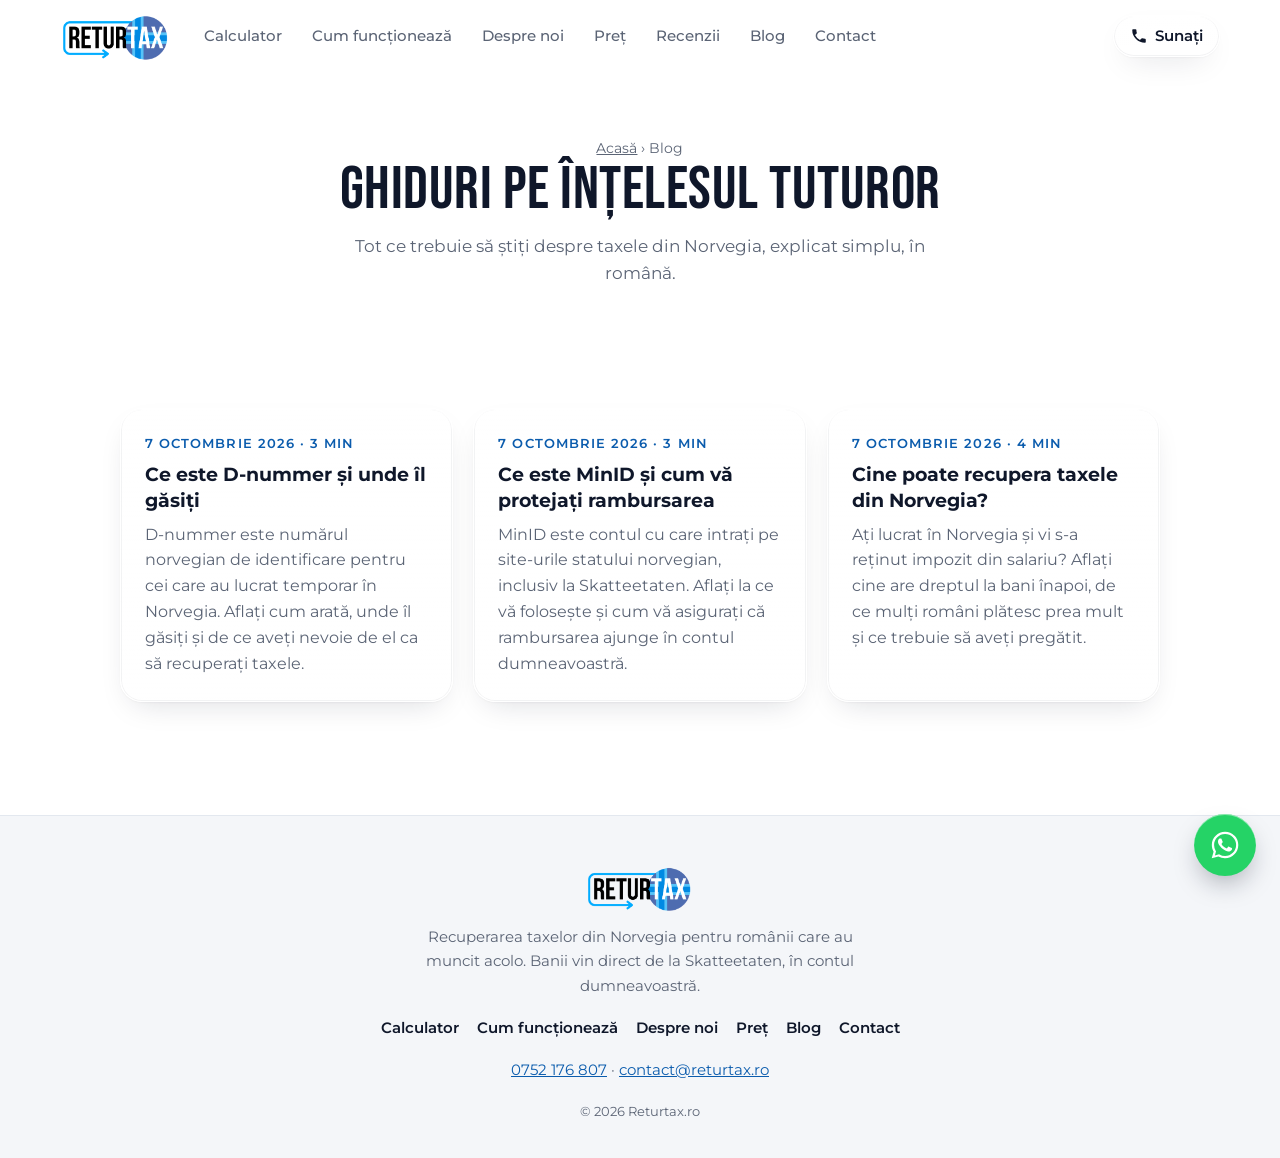
==== blog/index.html @ e38d5b73 "Transparența, pusă în evidență: panou închis cu cele două drumuri ale banilor - La unii intermediari" ====
<!doctype html>
<html lang="ro">
<head>
  <meta charset="utf-8">
  <meta name="viewport" content="width=device-width, initial-scale=1, viewport-fit=cover">
  <title>Blog — recuperarea taxelor din Norvegia | Returtax</title>
  <meta name="description" content="Ghiduri pe înțelesul tuturor despre recuperarea taxelor din Norvegia: D-nummer, MinID, Skatteetaten și cum să nu fiți păcălit.">
  <link rel="canonical" href="https://returtax.ro/blog/">
  <meta name="robots" content="index, follow, max-image-preview:large">
  <meta name="theme-color" content="#ffffff">
  <meta property="og:type" content="website">
  <meta property="og:locale" content="ro_RO">
  <meta property="og:site_name" content="Returtax">
  <meta property="og:title" content="Blog — recuperarea taxelor din Norvegia | Returtax">
  <meta property="og:description" content="Ghiduri pe înțelesul tuturor despre recuperarea taxelor din Norvegia: D-nummer, MinID, Skatteetaten și cum să nu fiți păcălit.">
  <meta property="og:url" content="https://returtax.ro/blog/">
  <meta property="og:image" content="https://returtax.ro/assets/og-image.png">
  <meta name="twitter:card" content="summary_large_image">
  <link rel="icon" type="image/png" href="/assets/icon.png">
  <link rel="apple-touch-icon" href="/assets/icon.png">
  <link rel="preconnect" href="https://fonts.googleapis.com">
  <link rel="preconnect" href="https://fonts.gstatic.com" crossorigin>
  <link href="https://fonts.googleapis.com/css2?family=Bebas+Neue&family=Montserrat:wght@400;500;600;700&display=swap" rel="stylesheet">
  <link rel="stylesheet" href="/css/style.css?v=20261009174756">
  <script type="application/ld+json">
{
  "@context": "https://schema.org",
  "@graph": [
    {
      "@type": "Blog",
      "name": "Blogul Returtax",
      "url": "https://returtax.ro/blog/",
      "inLanguage": "ro-RO",
      "publisher": {
        "@type": "Organization",
        "name": "Returtax",
        "url": "https://returtax.ro/",
        "logo": "https://returtax.ro/assets/logo.png"
      },
      "blogPost": [
        {
          "@type": "BlogPosting",
          "headline": "Ce este D-nummer și unde îl găsiți",
          "url": "https://returtax.ro/blog/ce-este-d-nummer/",
          "datePublished": "2026-10-07"
        },
        {
          "@type": "BlogPosting",
          "headline": "Ce este MinID și cum vă protejați rambursarea",
          "url": "https://returtax.ro/blog/ce-este-minid/",
          "datePublished": "2026-10-07"
        },
        {
          "@type": "BlogPosting",
          "headline": "Cine poate recupera taxele din Norvegia?",
          "url": "https://returtax.ro/blog/cine-poate-recupera-taxele-din-norvegia/",
          "datePublished": "2026-10-07"
        }
      ]
    },
    {
      "@type": "BreadcrumbList",
      "itemListElement": [
        {
          "@type": "ListItem",
          "position": 1,
          "name": "Acasă",
          "item": "https://returtax.ro/"
        },
        {
          "@type": "ListItem",
          "position": 2,
          "name": "Blog",
          "item": "https://returtax.ro/blog/"
        }
      ]
    }
  ]
}
  </script>
</head>
<body>
  <a class="skip-link" href="#continut">Sari la conținut</a>
  <header class="topbar">
    <div class="topbar-inner">
      <a href="/" class="brand" aria-label="Returtax — pagina principală">
        <img src="/assets/logo.png" alt="Returtax" width="740" height="380">
      </a>
      <nav class="nav" aria-label="Meniu principal">
        <a href="/#calculator">Calculator</a>
        <a href="/#cum-functioneaza">Cum funcționează</a>
        <a href="/#despre">Despre noi</a>
        <a href="/#pret">Preț</a>
        <a href="/#recenzii">Recenzii</a>
        <a href="/blog/">Blog</a>
        <a href="/#contact">Contact</a>
      </nav>
      <a class="call" href="tel:+40752176807" aria-label="Sunați-ne: 0752 176 807">
        <svg aria-hidden="true" viewBox="0 0 24 24" width="18" height="18"><path fill="currentColor" d="M6.6 10.8a15.1 15.1 0 0 0 6.6 6.6l2.2-2.2c.3-.3.7-.4 1-.2 1.1.4 2.3.6 3.6.6.6 0 1 .4 1 1V20c0 .6-.4 1-1 1A17 17 0 0 1 3 4c0-.6.4-1 1-1h3.5c.6 0 1 .4 1 1 0 1.3.2 2.5.6 3.6.1.3 0 .7-.2 1l-2.3 2.2z"/></svg>
        <span>Sunați</span>
      </a>
      <button type="button" class="menu-btn" aria-expanded="false" aria-controls="mobile-menu" aria-label="Deschide meniul">
        <span></span><span></span><span></span>
      </button>
    </div>
    <nav id="mobile-menu" class="mobile-menu" aria-label="Meniu" hidden>
      <a href="/#calculator">Calculator</a>
      <a href="/#cum-functioneaza">Cum funcționează</a>
      <a href="/#despre">Despre noi</a>
      <a href="/#pret">Preț</a>
      <a href="/#recenzii">Recenzii</a>
      <a href="/blog/">Blog</a>
      <a href="/#contact">Contact</a>
      <a class="btn btn-dark" href="tel:+40752176807">Sunați: 0752 176 807</a>
    </nav>
  </header>

  <main id="continut">
    <header class="page-hero">
      <p class="breadcrumbs"><a href="/">Acasă</a> › Blog</p>
      <h1>Ghiduri pe înțelesul tuturor</h1>
      <p>Tot ce trebuie să știți despre taxele din Norvegia, explicat simplu, în română.</p>
    </header>
    <section class="section">
      <ul class="posts">
        <li class="post-card">
          <a href="/blog/ce-este-d-nummer/">
            <p class="post-meta">7 octombrie 2026 · 3 min</p>
            <h2 class="h3">Ce este D-nummer și unde îl găsiți</h2>
            <p>D-nummer este numărul norvegian de identificare pentru cei care au lucrat temporar în Norvegia. Aflați cum arată, unde îl găsiți și de ce aveți nevoie de el ca să recuperați taxele.</p>
          </a>
        </li>
        <li class="post-card">
          <a href="/blog/ce-este-minid/">
            <p class="post-meta">7 octombrie 2026 · 3 min</p>
            <h2 class="h3">Ce este MinID și cum vă protejați rambursarea</h2>
            <p>MinID este contul cu care intrați pe site-urile statului norvegian, inclusiv la Skatteetaten. Aflați la ce vă folosește și cum vă asigurați că rambursarea ajunge în contul dumneavoastră.</p>
          </a>
        </li>
        <li class="post-card">
          <a href="/blog/cine-poate-recupera-taxele-din-norvegia/">
            <p class="post-meta">7 octombrie 2026 · 4 min</p>
            <h2 class="h3">Cine poate recupera taxele din Norvegia?</h2>
            <p>Ați lucrat în Norvegia și vi s-a reținut impozit din salariu? Aflați cine are dreptul la bani înapoi, de ce mulți români plătesc prea mult și ce trebuie să aveți pregătit.</p>
          </a>
        </li>
      </ul>
    </section>
  </main>

  <footer class="site-footer">
    <div class="footer-inner">
      <div class="footer-brand">
        <img src="/assets/logo.png" alt="Returtax" width="740" height="380" class="footer-logo">
        <p>Recuperarea taxelor din Norvegia pentru românii care au muncit acolo. Banii vin direct de la Skatteetaten, în contul dumneavoastră.</p>
      </div>
      <nav class="footer-nav" aria-label="Linkuri subsol">
        <a href="/#calculator">Calculator</a>
        <a href="/#cum-functioneaza">Cum funcționează</a>
        <a href="/#despre">Despre noi</a>
        <a href="/#pret">Preț</a>
        <a href="/blog/">Blog</a>
        <a href="/#contact">Contact</a>
      </nav>
      <p class="footer-contact"><a href="tel:+40752176807">0752 176 807</a> · <a href="mailto:contact@returtax.ro">contact@returtax.ro</a></p>
      <p class="copy"><a href="/admin/" class="copy-link" rel="nofollow">©</a> <span class="year">2026</span> Returtax.ro</p>
    </div>
  </footer>

  <script src="/js/site.js?v=20261009174756"></script>
</body>
</html>
---- css/style.css ----
/* Returtax — mobile-first.
   Antet fix sus (.topbar) cu meniu.
   Ecranul 1 (.screen): chat cu Marcel în stil ChatGPT, cât tot ecranul.
   Dedesubt (.info): site-ul propriu-zis — pași, despre noi, preț, calculator, recenzii, întrebări, blog, contact.
   După primul mesaj (body.chatting): titlul dispare, conversația ocupă primul ecran. */

:root {
  --blue: #00a8ff;
  --blue-deep: #0b5cad;
  --navy: #4c6cb0;
  --ink: #0f172a;
  --muted: #5b6475;
  --line: #e3e8ef;
  --soft: #f4f6f9;
  --sky: #eef4fb;

  --header-h: 64px;

  /* Liquid glass — neutru: alb translucid, reflex fin pe margine, umbră discretă */
  --glass-bg: linear-gradient(180deg, rgba(255, 255, 255, .82), rgba(255, 255, 255, .58));
  --glass-edge: rgba(255, 255, 255, .9);
  --glass-shadow:
    inset 0 1px 0 rgba(255, 255, 255, 1),
    inset 0 0 0 1px rgba(15, 23, 42, .05),
    0 1px 2px rgba(15, 23, 42, .04),
    0 12px 32px -14px rgba(15, 23, 42, .18);
  --glass-blur: blur(20px) saturate(160%);
  --glass-dark-bg: linear-gradient(180deg, rgba(30, 41, 59, .94), rgba(15, 23, 42, .97));
  --glass-dark-shadow:
    inset 0 1px 0 rgba(255, 255, 255, .14),
    inset 0 0 0 1px rgba(255, 255, 255, .05),
    0 14px 34px -14px rgba(15, 23, 42, .5);
  --head: "Bebas Neue", "Arial Narrow", sans-serif;
  --body: "Montserrat", system-ui, Arial, sans-serif;
}

*, *::before, *::after { box-sizing: border-box; }

html { font-size: 16px; -webkit-text-size-adjust: 100%; scroll-behavior: smooth; scroll-padding-top: var(--header-h); }

body {
  margin: 0;
  font-family: var(--body);
  line-height: 1.6;
  color: var(--ink);
  background: #fff;
  -webkit-font-smoothing: antialiased;
  -webkit-tap-highlight-color: transparent;
}

img { max-width: 100%; height: auto; display: block; }
a { color: var(--blue-deep); }
:focus-visible { outline: 3px solid var(--blue); outline-offset: 2px; border-radius: 8px; }

.visually-hidden {
  position: absolute !important; width: 1px; height: 1px;
  overflow: hidden; clip: rect(0 0 0 0); white-space: nowrap;
}
.skip-link {
  position: absolute; left: 12px; top: -80px; z-index: 50;
  padding: 10px 16px; border-radius: 10px; background: var(--ink); color: #fff; font-weight: 600;
}
.skip-link:focus { top: 12px; }

/* =========================================================
   BUTOANE
   ========================================================= */
.btn {
  display: inline-flex; align-items: center; justify-content: center; gap: 8px;
  min-height: 52px; padding: 0 24px; border-radius: 999px; border: 0; cursor: pointer;
  font: 600 1rem/1.2 var(--body); text-decoration: none; text-align: center;
  transition: background .15s, border-color .15s, color .15s;
}
.btn-primary { background: #fff; color: var(--ink); }
.btn-primary:hover { background: #e9eef5; }
.btn-dark { background: var(--ink); color: #fff; }
.btn-dark:hover { background: #1e293b; }
.btn-outline { color: var(--ink); border: 1px solid #cfd6e0; background: #fff; }
.btn-outline:hover { border-color: var(--ink); }

/* =========================================================
   ANTET + MENIU
   ========================================================= */
.topbar {
  position: sticky; top: 0; z-index: 30;
  border-bottom: 1px solid transparent;
  transition: border-color .2s;
}
.topbar::before {
  content: ""; position: absolute; inset: 0; z-index: -1;
  background: rgba(255, 255, 255, .85);
  -webkit-backdrop-filter: saturate(180%) blur(16px);
  backdrop-filter: saturate(180%) blur(16px);
}
.topbar.scrolled { border-bottom-color: var(--line); }
.topbar-inner {
  display: flex; align-items: center; gap: 10px;
  height: var(--header-h); padding: 0 14px;
  max-width: 1200px; margin-inline: auto;
}
.brand { margin-right: auto; }
.brand img { width: 96px; }

.nav { display: none; }
.nav a {
  padding: 8px 4px; color: var(--muted); text-decoration: none;
  font-weight: 500; font-size: .9rem; white-space: nowrap;
}
.nav a:hover { color: var(--ink); }

.call {
  display: inline-flex; align-items: center; justify-content: center; gap: 7px;
  height: 42px; padding: 0 14px; border-radius: 999px;
  font: 600 .88rem/1 var(--body); color: var(--ink); text-decoration: none;
  border: 1px solid var(--line); background: #fff;
  transition: background .15s;
}
.call:hover { background: var(--soft); }

.menu-btn {
  display: grid; place-content: center; gap: 5px;
  width: 44px; height: 44px; border: 0; border-radius: 12px; background: transparent; cursor: pointer;
}
.menu-btn span { display: block; width: 22px; height: 2px; border-radius: 2px; background: var(--ink); transition: transform .2s, opacity .2s; }
.menu-btn[aria-expanded="true"] span:nth-child(1) { transform: translateY(7px) rotate(45deg); }
.menu-btn[aria-expanded="true"] span:nth-child(2) { opacity: 0; }
.menu-btn[aria-expanded="true"] span:nth-child(3) { transform: translateY(-7px) rotate(-45deg); }

.mobile-menu {
  position: absolute; left: 0; right: 0; top: 100%;
  display: flex; flex-direction: column;
  padding: 8px 16px 20px;
  max-height: calc(100dvh - var(--header-h)); overflow-y: auto;
  background: rgba(255, 255, 255, .78);
  -webkit-backdrop-filter: saturate(180%) blur(24px);
  backdrop-filter: saturate(180%) blur(24px);
  border-bottom: 1px solid rgba(255, 255, 255, .9);
  box-shadow: inset 0 1px 0 rgba(255, 255, 255, .9), 0 24px 48px -16px rgba(15, 23, 42, .3);
  animation: drop .2s ease-out;
}
.mobile-menu[hidden] { display: none; }
.mobile-menu a:not(.btn) {
  padding: 14px 4px; border-bottom: 1px solid var(--line);
  font-size: 1.1rem; font-weight: 600; color: var(--ink); text-decoration: none;
}
.mobile-menu .btn { margin-top: 16px; }

/* =========================================================
   ECRANUL 1 — CHAT CU MARCEL
   ========================================================= */
.screen {
  position: relative;
  height: calc(100vh - var(--header-h));
  height: calc(100dvh - var(--header-h));
  display: flex; flex-direction: column;
}

.app {
  flex: 1 1 auto; min-height: 0;
  width: calc(100% - 24px); max-width: 780px; margin-inline: auto;
  display: flex; flex-direction: column; justify-content: center;
  padding-bottom: 9vh;
}

.intro { text-align: center; margin-bottom: 20px; }
.hero-bot { width: 168px; margin: 0 auto 10px; }
.hero-bot .bot { animation: bob 3.2s ease-in-out infinite; }
.intro h1 {
  font-family: var(--head); font-weight: 400;
  font-size: 2.6rem; line-height: 1; letter-spacing: .5px;
  margin: 0 0 16px;
}
.intro p { margin: 0 auto; max-width: 30em; color: var(--muted); font-size: 1rem; }

/* Sublinierea albastră, în stilul săgeții din logo */
.underline { position: relative; display: inline-block; white-space: nowrap; }
.underline svg {
  position: absolute; left: -2%; bottom: -.22em;
  width: 104%; height: .34em; overflow: visible;
}

/* „Norvegia?” colorat ca steagul Norvegiei (roșu, cruce albă și albastră), cu un strat închis deasupra */
.flag-text {
  color: #ba0c2f;
  background:
    linear-gradient(rgba(15, 23, 42, .45), rgba(15, 23, 42, .45)), /* strat închis peste steag */
    linear-gradient(90deg, transparent 31.8%, #00205b 31.8% 40.9%, transparent 40.9%),
    linear-gradient(180deg, transparent 44%, #00205b 44% 58%, transparent 58%),
    linear-gradient(90deg, transparent 27.3%, #f2f4f8 27.3% 45.4%, transparent 45.4%),
    linear-gradient(180deg, transparent 37%, #f2f4f8 37% 65%, transparent 65%),
    #ba0c2f;
  -webkit-background-clip: text;
  background-clip: text;
  -webkit-text-fill-color: transparent;
}

.chat-log { display: none; }

/* Pe ecranul de start, sugestiile stau sub căsuța de scris */
.quick-replies { order: 5; justify-content: center; margin-top: 14px; }
.note { order: 6; }

.scroll-hint {
  position: absolute; left: 50%; bottom: calc(56px + env(safe-area-inset-bottom)); /* deasupra valului */
  transform: translateX(-50%);
  display: inline-flex; flex-direction: column; align-items: center;
  font-size: .78rem; font-weight: 600; color: var(--muted); text-decoration: none; z-index: 2;
}
.scroll-hint svg { animation: nudge 1.8s ease-in-out infinite; }
/* Cât timp omul scrie (tastatura deschisă) sau pe ecrane joase, indicatorul se ascunde */
.app:focus-within + .scroll-hint { display: none; }
@media (max-height: 640px) { .scroll-hint { display: none; } }

/* ---------- Starea „conversație” ---------- */
body.chatting .app { justify-content: flex-start; padding-bottom: 0; }
body.chatting .screen { padding-bottom: 48px; } /* valul calculatorului începe aici */
body.chatting .intro,
body.chatting .scroll-hint { display: none; }
body.chatting .chat-log { display: flex; }
body.chatting .quick-replies { order: 0; justify-content: flex-start; margin-top: 0; padding-bottom: 10px; }
body.chatting .note { order: 0; }
@media (max-width: 639px) { body.chatting .note { display: none; } body.chatting .composer { margin-bottom: max(10px, env(safe-area-inset-bottom)); } }

.chat-log {
  flex: 1 1 auto; min-height: 0; overflow-y: auto;
  list-style: none; margin: 0; padding: 16px 2px 24px;
  flex-direction: column; gap: 22px;
  scrollbar-width: thin;
  -webkit-mask-image: linear-gradient(to bottom, transparent 0, #000 16px, #000 calc(100% - 20px), transparent 100%);
  mask-image: linear-gradient(to bottom, transparent 0, #000 16px, #000 calc(100% - 20px), transparent 100%);
}

.msg { display: flex; gap: 8px; animation: rise .25s ease-out; }
.msg-bot { align-items: flex-start; }
.msg-user { justify-content: flex-end; }
.msg-bot + .msg-bot { margin-top: -12px; }
/* Marcel apare o singură dată, la începutul fiecărui răspuns */
.msg-bot + .msg-bot .avatar { visibility: hidden; }

.bubble { font-size: 1rem; line-height: 1.6; min-width: 0; }
.bubble p { margin: 0 0 .5em; }
.bubble p:last-child { margin: 0; }
.bubble ul { margin: .3em 0 .4em; padding-left: 1.2em; }
/* Ca în ChatGPT: răspunsurile ca text simplu, mesajele omului în bulă gri, în dreapta */
.msg-bot .bubble { padding: 4px 0 0; flex: 1; }
.msg-user .bubble {
  max-width: 85%; padding: 10px 16px;
  background: #eef1f5; color: var(--ink); border-radius: 22px;
}

.typing .bubble { display: flex; gap: 5px; padding: 14px 0; flex: 0; }
.typing i { width: 7px; height: 7px; border-radius: 50%; background: #94a3b8; animation: dots 1.2s infinite; }
.typing i:nth-child(2) { animation-delay: .15s; }
.typing i:nth-child(3) { animation-delay: .3s; }

/* ---------- Marcel (asistentul) ---------- */
.bot { display: block; width: 100%; height: auto; overflow: visible; }
.msg .avatar { flex: 0 0 44px; width: 44px; margin: 0 4px 4px 0; }
.bot .eye, .bot .mouth, .bot .smile { transform-box: fill-box; transform-origin: center; }
.bot .pupil { transition: transform .2s ease-out; }
.bot .mouth, .bot .waves { opacity: 0; }

.bot.live .eye { animation: blink 4.5s infinite; }
.bot.listening .pupil { transform: translate(-8px, 14px); }
.bot.talking .smile { opacity: 0; }
.bot.talking .mouth { opacity: 1; animation: talk .22s ease-in-out infinite alternate; }
.bot.talking .waves { opacity: 1; }
.bot.talking .wave { animation: wave 1s ease-out infinite; }
.bot.talking .w2 { animation-delay: .25s; }

@keyframes blink { 0%, 93%, 100% { transform: scaleY(1); } 96% { transform: scaleY(.1); } }
@keyframes talk { from { transform: scaleY(.3); } to { transform: scaleY(1.1); } }
@keyframes wave { 0% { opacity: 0; } 40% { opacity: 1; } 100% { opacity: 0; } }
@keyframes bob { 0%, 100% { transform: translateY(0) rotate(0); } 50% { transform: translateY(-5px) rotate(-2deg); } }
@keyframes nudge { 0%, 100% { transform: translateY(0); } 50% { transform: translateY(4px); } }
@keyframes dots { 0%, 80%, 100% { opacity: .3; } 40% { opacity: 1; } }
@keyframes rise { from { opacity: 0; transform: translateY(6px); } to { opacity: 1; transform: none; } }
@keyframes drop { from { opacity: 0; transform: translateY(-8px); } to { opacity: 1; transform: none; } }

/* ---------- Butoane de contact (în mesajele lui Marcel și în secțiunea de contact) ---------- */
.msg-actions, .contact-actions { display: flex; flex-wrap: wrap; gap: 8px; margin-top: 12px; }
.contact-actions .btn { min-height: 44px; padding: 0 18px; font-size: .92rem; }
.msg-actions .btn {
  min-height: 40px; padding: 0 16px 0 12px; gap: 7px;
  font: 600 .88rem/1 var(--body); color: var(--ink);
  background: #fff; border: 1px solid #d3dae4; box-shadow: 0 1px 2px rgba(15, 23, 42, .06);
}
.msg-actions .btn:hover { background: var(--soft); border-color: #b8c3d1; }
.msg-actions .btn svg { width: 18px; height: 18px; color: var(--ink); }
.msg-actions .is-wa svg { color: #1fae56; }
.bubble a[href^="tel:"]:not(.btn) { color: var(--blue-deep); font-weight: 600; white-space: nowrap; }

/* ---------- Formularul Da / Nu din chat ---------- */
.msg-form { display: block; animation: rise .25s ease-out; }
.yesno {
  display: grid; gap: 4px; max-width: 520px; padding: 10px 14px 14px;
  border-radius: 20px; border-top-left-radius: 6px;
}
.yesno-row {
  display: flex; align-items: center; justify-content: space-between; gap: 12px;
  padding: 8px 0; border-bottom: 1px solid var(--line);
}
.yesno-q { font-size: .95rem; line-height: 1.4; }
.yesno-btns { display: flex; gap: 6px; flex: 0 0 auto; }
.yesno-btns button {
  min-width: 56px; min-height: 44px; padding: 0 14px; border-radius: 999px; cursor: pointer;
  font: 600 .95rem/1 var(--body); color: var(--ink);
  background: #fff; border: 1px solid #cfd6e0;
  transition: background .15s, color .15s, border-color .15s;
}
.yesno-btns button:hover { border-color: var(--ink); }
.yesno-btns button[aria-pressed="true"] { background: var(--ink); color: #fff; border-color: var(--ink); }
.yesno-send { margin-top: 10px; min-height: 48px; }
.yesno-send:disabled { opacity: .35; cursor: default; filter: none; }

/* ---------- Sugestii ---------- */
.quick-replies { display: flex; flex-wrap: wrap; gap: 6px; }
.quick-replies:empty { display: none; }
.chip {
  min-height: 36px; padding: 7px 11px;
  font: 500 .78rem/1.3 var(--body); color: var(--ink); white-space: nowrap;
  background: #fff; border: 1px solid var(--line); border-radius: 999px; cursor: pointer;
  transition: background .15s, border-color .15s;
  animation: rise .25s ease-out;
}
.chip:hover { background: var(--soft); border-color: #cfd6e0; }

/* ---------- Căsuța de scris ---------- */
/* Un singur rând: textul, microfonul și butonul de trimitere pe aceeași linie */
.composer {
  flex: 0 0 auto;
  display: flex; flex-wrap: nowrap; align-items: flex-end; gap: 2px;
  padding: 5px 5px 5px 14px;
  background: #fff; border: 1px solid var(--line); border-radius: 26px;
  box-shadow: 0 2px 6px rgba(15, 23, 42, .04), 0 12px 32px -12px rgba(15, 23, 42, .12);
  transition: border-color .15s;
}
.composer:focus-within { border-color: #c4d3e6; }
.composer textarea {
  flex: 1 1 auto; min-width: 0; min-height: 40px; max-height: 160px; resize: none;
  padding: 9px 0; border: 0; outline: 0; background: transparent;
  font: 500 16px/1.4 var(--body); /* 16px: iOS nu mai face zoom la focus */
  color: var(--ink);
}
.composer textarea::placeholder {
  color: #8b95a7; white-space: nowrap; overflow: hidden; text-overflow: ellipsis;
  font-size: clamp(10.8px, 3.02vw, 16px); /* încape pe un rând și pe telefoanele înguste */
}
.composer-actions { display: flex; gap: 2px; flex: 0 0 auto; }
.icon-btn {
  display: grid; place-items: center; flex: 0 0 40px;
  width: 40px; height: 40px; border: 0; border-radius: 50%; cursor: pointer;
  transition: background .15s;
}
.icon-btn.mic { background: transparent; color: var(--muted); }
.icon-btn.mic:hover { background: var(--soft); color: var(--ink); }
.icon-btn.mic[aria-pressed="true"] { background: #ef4444; color: #fff; animation: pulse 1.4s infinite; }
.icon-btn.send { background: var(--ink); color: #fff; }
@keyframes pulse { 0% { box-shadow: 0 0 0 0 rgba(239, 68, 68, .45); } 100% { box-shadow: 0 0 0 12px rgba(239, 68, 68, 0); } }

.note {
  margin: 10px 0 max(10px, env(safe-area-inset-bottom)); text-align: center;
  font-size: .74rem; line-height: 1.5; color: #8b95a7;
}
.note strong { color: var(--blue-deep); font-weight: 600; }

/* =========================================================
   SECȚIUNI
   ========================================================= */
.section { padding: 64px 20px; }
.section > * { max-width: 1040px; margin-inline: auto; }
.section-soft { position: relative; background: var(--soft); }

/* Tranziții în formă de val între secțiunile albe și cele gri */
.section-soft::before, .section-soft::after {
  content: ""; position: absolute; left: 0; right: 0; height: 48px; pointer-events: none;
  background-repeat: no-repeat; background-size: 100% 100%;
}
.section-soft::before { top: -47px; background-image: url("data:image/svg+xml,%3Csvg xmlns='http://www.w3.org/2000/svg' viewBox='0 0 1440 48' preserveAspectRatio='none'%3E%3Cpath fill='%23f4f6f9' d='M0 48V30C180 6 360 0 540 14S900 46 1080 34 1320 6 1440 18V48Z'/%3E%3C/svg%3E"); }
.section-soft::after { bottom: -47px; background-image: url("data:image/svg+xml,%3Csvg xmlns='http://www.w3.org/2000/svg' viewBox='0 0 1440 48' preserveAspectRatio='none'%3E%3Cpath fill='%23f4f6f9' d='M0 0V18C200 42 400 48 620 32S1000 2 1200 12 1380 34 1440 28V0Z'/%3E%3C/svg%3E"); z-index: 1; }
/* Ultima secțiune gri se lipește de subsol (tot gri), deci fără val dedesubt */
.info > .section-soft:last-child::after { display: none; }

.kicker {
  margin: 0 auto 6px; text-align: center;
  font-size: .78rem; font-weight: 700; letter-spacing: .12em; text-transform: uppercase;
  color: var(--blue-deep);
}
.section h2 {
  margin: 0 auto 32px; text-align: center;
  font-family: var(--head); font-weight: 400; font-size: 2.6rem; line-height: 1; letter-spacing: .5px;
}
.section-lead { max-width: 34em; margin: -18px auto 28px; text-align: center; color: var(--muted); }
.center { text-align: center; margin-top: 28px; }

/* Pași */
.steps { list-style: none; padding: 0; display: grid; gap: 14px; }
.steps li { padding: 24px; border-radius: 22px; background: var(--soft); }
.step-num { font-family: var(--head); font-size: 2.4rem; line-height: 1; color: var(--blue); }
.steps h3, .perks h3 { margin: 10px 0 6px; font-size: 1.1rem; line-height: 1.3; }
.steps p, .perks p { margin: 0; color: var(--muted); font-size: .95rem; }

/* De ce primiți bani înapoi */
.why-grid { display: grid; gap: 28px; align-items: center; }
.why-list { list-style: none; margin: 0; padding: 0; display: grid; gap: 22px; }
.why-list li { display: flex; gap: 16px; align-items: flex-start; }
.why-icon {
  flex: 0 0 48px; height: 48px; display: grid; place-items: center;
  border-radius: 16px; background: var(--sky); color: var(--blue-deep);
}
.why-list h3 { margin: 2px 0 4px; font-size: 1.08rem; line-height: 1.3; }
.why-list p { margin: 0; color: var(--muted); font-size: .95rem; line-height: 1.6; }

.why-example { margin: 0; padding: 24px 22px; border-radius: 26px; }
.why-example figcaption { display: grid; gap: 2px; margin-bottom: 20px; }
.why-example-tag {
  justify-self: start; margin-bottom: 6px; padding: 4px 10px; border-radius: 999px;
  font-size: .72rem; font-weight: 700; letter-spacing: .06em; text-transform: uppercase;
  background: var(--sky); color: var(--blue-deep);
}
.why-example figcaption strong { font-size: 1.1rem; }
.muted-small { font-size: .85rem; color: var(--muted); }
.bar-row { margin-bottom: 16px; }
.bar-label { display: flex; justify-content: space-between; gap: 12px; margin-bottom: 6px; font-size: .9rem; }
.bar-label span { color: var(--muted); }
.bar-label strong { white-space: nowrap; }
.bar { height: 14px; border-radius: 999px; background: #e9edf3; overflow: hidden; }
.bar-fill { display: block; height: 100%; border-radius: inherit; }
.bar-paid { background: #9aa6b8; }
.bar-due { background: var(--blue-deep); }
.why-result {
  display: grid; gap: 2px; margin-top: 22px; padding: 16px 18px; border-radius: 18px;
  background: var(--ink); color: #fff;
}
.why-result span { font-size: .8rem; font-weight: 600; color: #c3cad6; text-transform: uppercase; letter-spacing: .06em; }
.why-result strong { font-family: var(--head); font-weight: 400; font-size: 2.6rem; line-height: 1; color: var(--blue); letter-spacing: .5px; }
.why-result em { font-style: normal; font-size: .9rem; color: #c3cad6; }
.why-example-note { margin: 14px 0 0; font-size: .78rem; color: var(--muted); line-height: 1.5; }

/* Despre noi */
.story { display: grid; gap: 22px; }
.story-text p { margin: 0 0 14px; font-size: 1.05rem; line-height: 1.7; }
.story-text p:last-child { margin-bottom: 0; }
.story-compare { display: grid; grid-template-columns: 1fr 1fr; gap: 12px; align-content: start; }
.compare-card { padding: 20px 16px; border-radius: 20px; background: #fff; border: 1px solid var(--line); }
.compare-card p { margin: 0; }
.compare-num { font-family: var(--head); font-size: 2.4rem; line-height: 1; color: #9aa3b2; text-decoration: line-through; text-decoration-thickness: 3px; }
.compare-label { margin-top: 8px !important; font-size: .85rem; color: var(--muted); line-height: 1.45; }
.compare-card-good { background: var(--ink); border-color: var(--ink); }
.compare-card-good .compare-num { color: var(--blue); text-decoration: none; }
.compare-card-good .compare-label { color: #c3cad6; }

/* Transparență: panoul închis, cu cele două drumuri ale banilor */
.transparency {
  margin-top: 36px; padding: 26px 20px; border-radius: 28px; color: #fff;
  background:
    radial-gradient(120% 140% at 100% 0%, rgba(0, 168, 255, .22), transparent 55%),
    var(--glass-dark-bg);
  box-shadow: var(--glass-dark-shadow), 0 30px 60px -30px rgba(11, 92, 173, .55);
}
.transparency-head { display: flex; align-items: center; gap: 14px; margin-bottom: 22px; }
.shield {
  flex: 0 0 56px; height: 56px; display: grid; place-items: center; border-radius: 18px;
  background: rgba(0, 168, 255, .16); color: var(--blue);
  box-shadow: inset 0 0 0 1px rgba(0, 168, 255, .35);
}
.transparency-kicker { margin: 0 0 2px; font-size: .75rem; font-weight: 700; letter-spacing: .12em; text-transform: uppercase; color: var(--blue); }
.transparency h3 { margin: 0; font-family: var(--head); font-weight: 400; font-size: 2.1rem; line-height: 1; letter-spacing: .5px; }

.paths { display: grid; gap: 12px; }
.path { padding: 18px; border-radius: 20px; }
.path p { margin: 10px 0 0; font-size: .92rem; line-height: 1.6; }
.path-title { margin: 0 !important; font-weight: 700; font-size: .95rem !important; display: flex; gap: 8px; align-items: center; }
.path-bad { background: rgba(255, 255, 255, .04); box-shadow: inset 0 0 0 1px rgba(255, 255, 255, .08); color: #aab3c2; }
.path-bad .path-title span { color: #f87171; }
.path-bad strong { color: #e2e8f0; }
.path-good { background: rgba(0, 168, 255, .1); box-shadow: inset 0 0 0 1.5px rgba(0, 168, 255, .55); color: #e2e8f0; }
.path-good .path-title { color: #fff; }
.path-good .path-title span { color: var(--blue); }
.path-good strong { color: #fff; }

.flow { display: flex; flex-wrap: wrap; align-items: center; gap: 6px; margin-top: 12px; }
.flow-step { padding: 6px 12px; border-radius: 999px; font-size: .82rem; font-weight: 600; background: rgba(255, 255, 255, .08); color: #e2e8f0; }
.path-bad .flow-step { color: #aab3c2; }
.flow-you { background: var(--blue); color: var(--ink); }
.flow-arrow { flex: 0 0 auto; opacity: .6; }

.promises { list-style: none; margin: 20px 0 0; padding: 18px 0 0; border-top: 1px solid rgba(255, 255, 255, .1); display: grid; gap: 10px; }
.promises li { display: flex; gap: 10px; align-items: center; font-weight: 600; font-size: .95rem; }
.promises span {
  flex: 0 0 24px; height: 24px; display: grid; place-items: center; border-radius: 50%;
  background: var(--blue); color: var(--ink); font-size: .75rem; font-weight: 800;
}

/* Preț */
.pricing { display: grid; grid-template-columns: 1fr 1fr; gap: 12px; max-width: 760px; }
.price-card {
  padding: 22px 16px; border-radius: 22px; text-align: center;
  background: var(--soft); border: 1px solid var(--line);
}
.price-card p { margin: 0; }
.price-when { font-size: .85rem; font-weight: 600; color: var(--muted); line-height: 1.35; }
.price-amount {
  margin: 6px 0 8px !important;
  font-family: var(--head); font-size: 3.6rem; line-height: 1; color: var(--blue-deep);
}
.price-desc { font-size: .85rem; color: var(--muted); line-height: 1.45; }
.price-card-dark { background: var(--ink); border-color: var(--ink); }
.price-card-dark .price-when, .price-card-dark .price-desc { color: #c3cad6; }
.price-card-dark .price-amount { color: #fff; }
.pricing-note { max-width: 34em; margin: 22px auto 0; text-align: center; color: var(--muted); font-size: .95rem; }

/* Calculator */
.calc { display: grid; gap: 16px; }
.calc-fields { display: grid; gap: 18px; padding: 22px; border-radius: 22px; background: #fff; border: 1px solid var(--line); }
.field { display: grid; gap: 6px; margin: 0; border: 0; padding: 0; min-width: 0; }
.field > label, .field legend { font-weight: 600; font-size: .95rem; }
.field legend { padding: 0; margin-bottom: 4px; }
.field input[type="text"], .field input[type="tel"], .field input[type="email"], .field input[type="number"],
.field select, .field textarea {
  width: 100%; min-height: 50px; padding: 12px 14px;
  font: 500 16px/1.4 var(--body); color: var(--ink);
  background: #fff; border: 1px solid #cfd6e0; border-radius: 14px;
}
.field textarea { resize: vertical; }
.field input:focus, .field select:focus, .field textarea:focus { outline: 0; border-color: var(--blue-deep); box-shadow: 0 0 0 4px rgba(0, 168, 255, .12); }
.input-group { display: flex; gap: 8px; }
.input-group input { flex: 1; min-width: 0; }
.input-group select { flex: 0 0 96px; width: 96px; }
.field input[type="range"] {
  width: 100%; height: 44px; margin: 0; background: transparent; cursor: pointer;
  -webkit-appearance: none; appearance: none;
  touch-action: none; /* tragerea pe bară nu mai derulează pagina */
}
.field input[type="range"]::-webkit-slider-runnable-track { height: 8px; border-radius: 999px; background: #dfe5ee; }
.field input[type="range"]::-moz-range-track { height: 8px; border-radius: 999px; background: #dfe5ee; }
.field input[type="range"]::-webkit-slider-thumb {
  -webkit-appearance: none; width: 30px; height: 30px; margin-top: -11px; border-radius: 50%;
  background: var(--blue-deep); border: 4px solid #fff; box-shadow: 0 2px 8px rgba(15, 23, 42, .3);
}
.field input[type="range"]::-moz-range-thumb {
  width: 22px; height: 22px; border-radius: 50%;
  background: var(--blue-deep); border: 4px solid #fff; box-shadow: 0 2px 8px rgba(15, 23, 42, .3);
}
.field output { font-weight: 700; color: var(--blue-deep); margin-left: 6px; }
.checks label { display: flex; gap: 12px; align-items: flex-start; padding: 8px 0; font-size: .95rem; cursor: pointer; }
.checks input { width: 22px; height: 22px; flex: 0 0 22px; margin: 1px 0 0; accent-color: var(--blue-deep); }

.calc-result {
  padding: 26px 22px; border-radius: 22px; background: var(--ink); color: #fff; text-align: center;
  display: flex; flex-direction: column; justify-content: center;
}
.calc-label { margin: 0; font-size: .85rem; font-weight: 600; color: #c3cad6; }
.calc-range { margin: 6px 0 16px; font-family: var(--head); font-size: 3rem; line-height: 1; color: var(--blue); }
.calc-lines { margin: 0 0 20px; padding: 14px 0; border-block: 1px solid rgba(255, 255, 255, .12); display: grid; gap: 8px; }
.calc-lines div { display: flex; justify-content: space-between; gap: 12px; font-size: .92rem; text-align: left; }
.calc-lines dt { color: #c3cad6; }
.calc-lines dd { margin: 0; font-weight: 700; white-space: nowrap; }
.calc-disclaimer { margin: 14px 0 0; font-size: .75rem; color: #8b95a7; line-height: 1.5; }

/* Avantaje */
.perks { list-style: none; padding: 0; display: grid; gap: 14px; }
.perks li {
  display: flex; gap: 16px; align-items: flex-start;
  padding: 22px; border-radius: 22px; background: #fff; border: 1px solid var(--line);
}
.perks h3 { margin-top: 2px; }
.perk-icon {
  flex: 0 0 48px; height: 48px; display: grid; place-items: center;
  border-radius: 14px; background: var(--sky); color: var(--blue-deep);
  font-size: 1.2rem; font-weight: 700;
}

/* Recenzii */
.reviews { list-style: none; padding: 0; display: grid; gap: 14px; }
.review { padding: 24px; border-radius: 22px; background: #fff; border: 1px solid var(--line); display: flex; flex-direction: column; }
.stars { margin: 0 0 10px; color: #f5b301; letter-spacing: 2px; font-size: 1.05rem; }
.review blockquote { margin: 0 0 16px; font-size: 1rem; line-height: 1.65; flex: 1; }
.review-author { margin: 0; font-weight: 700; }
.review-author span { font-weight: 500; color: var(--muted); }

/* Întrebări */
.faq { max-width: 760px; }
.faq details { border-bottom: 1px solid var(--line); }
.faq summary {
  list-style: none; cursor: pointer; position: relative;
  padding: 18px 36px 18px 0; font-weight: 600; font-size: 1.02rem;
}
.faq summary::-webkit-details-marker { display: none; }
.faq summary::after {
  content: "+"; position: absolute; right: 4px; top: 50%; transform: translateY(-50%);
  font-size: 1.6rem; font-weight: 400; color: var(--blue-deep); transition: transform .2s;
}
.faq details[open] summary::after { transform: translateY(-50%) rotate(45deg); }
.faq details p { margin: 0 0 18px; color: var(--muted); }

/* Blog — carduri */
.posts { list-style: none; padding: 0; display: grid; gap: 14px; }
.post-card a {
  display: block; height: 100%; padding: 24px; border-radius: 22px;
  background: #fff; border: 1px solid var(--line); color: inherit; text-decoration: none;
  transition: border-color .15s, transform .15s;
}
.post-card a:hover { border-color: var(--blue-deep); transform: translateY(-2px); }
.post-meta { margin: 0 0 8px; font-size: .78rem; font-weight: 600; color: var(--blue-deep); text-transform: uppercase; letter-spacing: .08em; }
.post-card h3, .section .post-card h2 { margin: 0 0 8px; font-family: var(--body); font-size: 1.12rem; font-weight: 700; line-height: 1.35; letter-spacing: 0; text-align: left; }
.post-card p:last-child { margin: 0; color: var(--muted); font-size: .95rem; }

/* Contact */
.contact { display: grid; gap: 24px; }
.contact-info > p { margin: 0 0 16px; font-size: 1.05rem; }
.contact-info ul { list-style: none; margin: 0; padding: 0; display: grid; gap: 12px; }
.contact-info li { display: grid; gap: 2px; font-weight: 600; }
.contact-info li span { font-size: .78rem; font-weight: 600; color: var(--muted); text-transform: uppercase; letter-spacing: .08em; }
.contact-form { display: grid; gap: 16px; padding: 22px; border-radius: 22px; background: #fff; border: 1px solid var(--line); }
.opt { font-weight: 500; color: var(--muted); }
.consent { display: flex; gap: 12px; align-items: flex-start; font-size: .9rem; color: var(--muted); cursor: pointer; }
.consent input { width: 22px; height: 22px; flex: 0 0 22px; margin: 0; accent-color: var(--blue-deep); }
.hp { position: absolute; left: -9999px; width: 1px; height: 1px; overflow: hidden; }
.form-status { margin: 0; font-weight: 600; }
.form-status:empty { display: none; }
.form-status.ok { color: #15803d; }
.form-status.err { color: #b91c1c; }

/* Pop-up (calculator) */
.modal {
  width: min(460px, calc(100% - 24px)); max-height: calc(100dvh - 24px);
  padding: 30px 22px 24px; border: 0; border-radius: 26px;
  background: #fff; color: var(--ink);
  box-shadow: 0 30px 80px -20px rgba(15, 23, 42, .45);
}
.modal[open] { animation: pop .22s ease-out; }
.modal::backdrop { background: rgba(15, 23, 42, .55); -webkit-backdrop-filter: blur(4px); backdrop-filter: blur(4px); }
.modal .kicker { text-align: left; margin: 0 0 4px; }
.modal h2 { margin: 0 0 10px; font-family: var(--head); font-weight: 400; font-size: 2.4rem; line-height: 1; letter-spacing: .5px; }
.modal-lead { margin: 0 0 20px; color: var(--muted); font-size: .95rem; }
.modal-lead strong { color: var(--blue-deep); white-space: nowrap; }
.modal .lead-form { display: grid; gap: 14px; }
.modal-close {
  position: absolute; top: 12px; right: 12px;
  display: grid; place-items: center; width: 44px; height: 44px;
  border: 0; border-radius: 50%; background: var(--soft); color: var(--ink); cursor: pointer;
}
.modal-close:hover { background: var(--line); }
@keyframes pop { from { opacity: 0; transform: translateY(12px) scale(.98); } to { opacity: 1; transform: none; } }

/* =========================================================
   BLOG — PAGINI
   ========================================================= */
.page-hero { padding: 40px 20px 8px; text-align: center; }
.page-hero h1 {
  margin: 0 auto 12px; max-width: 18em;
  font-family: var(--head); font-weight: 400; font-size: 2.8rem; line-height: 1; letter-spacing: .5px;
}
.page-hero > p { margin: 0 auto; max-width: 34em; color: var(--muted); }
.breadcrumbs { margin: 0 0 14px; font-size: .82rem; color: var(--muted); }
.breadcrumbs a { color: var(--muted); }

.article { max-width: 720px; margin: 0 auto; padding: 24px 20px 64px; }
.article-meta { margin: 0 0 24px; text-align: center; font-size: .85rem; color: var(--muted); }
.article h2 { margin: 36px 0 12px; font-size: 1.4rem; line-height: 1.3; }
.article h3 { margin: 28px 0 8px; font-size: 1.15rem; }
.article p, .article li { font-size: 1.05rem; line-height: 1.75; }
.article ul, .article ol { padding-left: 1.3em; }
.tldr { margin: 0 0 28px; padding: 18px 20px; border-radius: 18px; background: var(--sky); }
.tldr p { margin: 0; }
.callout { margin: 28px 0; padding: 18px 20px; border-radius: 18px; background: var(--sky); border: 1px solid #d3e3f5; }
.callout p { margin: 0; }
.article-cta { margin-top: 40px; padding: 26px 22px; border-radius: 22px; background: var(--ink); color: #fff; text-align: center; }
.article-cta h2 { margin: 0 0 8px; color: #fff; }
.article-cta p { margin: 0 0 16px; color: #c3cad6; }

/* =========================================================
   SUBSOL
   ========================================================= */
.site-footer { padding: 44px 20px max(36px, env(safe-area-inset-bottom)); background: var(--soft); border-top: 1px solid var(--line); }
.footer-inner { max-width: 1040px; margin: 0 auto; display: grid; gap: 18px; justify-items: center; text-align: center; font-size: .9rem; color: var(--muted); }
.footer-inner p { margin: 0; }
.footer-brand { display: grid; gap: 10px; justify-items: center; max-width: 30em; }
.footer-logo { width: 110px; }
.footer-nav { display: flex; flex-wrap: wrap; justify-content: center; gap: 6px 18px; }
.footer-nav a { color: var(--ink); text-decoration: none; font-weight: 600; }
.copy { font-size: .78rem; }
.copy-link { color: inherit; text-decoration: none; cursor: default; } /* intrarea discretă în panoul de admin */

/* =========================================================
   CONTACT RAPID — pop-up „Sunați-ne” (calculator) și WhatsApp
   ========================================================= */
/* Verde WhatsApp, puțin mai închis ca textul alb să se citească bine */
.btn-wa { background: #1fae56; color: #fff; gap: 10px; }
.btn-wa:hover { background: #1a9a4c; }
.btn-wa svg { width: 22px; height: 22px; }

.call-modal { text-align: left; }
.call-number {
  display: block; margin: 4px 0 2px;
  font-family: var(--head); font-size: 3.2rem; line-height: 1; letter-spacing: 1px;
  color: var(--ink); text-decoration: none;
}
.call-number:hover { color: var(--blue-deep); }
.call-hours { margin: 0 0 22px; color: var(--muted); font-size: .9rem; }
.call-qr {
  display: grid; grid-template-columns: 148px 1fr; gap: 18px; align-items: center;
  padding-top: 20px; border-top: 1px solid var(--line);
}
.call-qr img { width: 148px; height: 148px; border-radius: 14px; background: #fff; padding: 6px; box-shadow: inset 0 0 0 1px var(--line); }
.call-qr p { margin: 0 0 8px; font-size: .9rem; color: var(--muted); }
.call-qr p strong { color: var(--ink); font-size: 1rem; }
.call-qr .btn { min-height: 44px; padding: 0 16px; font-size: .9rem; margin-top: 4px; }

/* Butonul plutitor */
.wa-fab {
  position: fixed; right: 16px; bottom: calc(16px + env(safe-area-inset-bottom)); z-index: 40;
  display: grid; place-items: center; width: 58px; height: 58px;
  border: 0; border-radius: 50%; cursor: pointer;
  background: #25d366; color: #fff;
  box-shadow: inset 0 1px 0 rgba(255, 255, 255, .45), 0 12px 28px -8px rgba(15, 23, 42, .4);
  transition: transform .2s;
}
.wa-fab:hover { transform: scale(1.06); }
.wa-fab.open { transform: rotate(-8deg) scale(.96); }

/* Pe telefon, în timpul conversației cu Marcel, butonul ar acoperi „Trimite” */
@media (max-width: 899px) {
  body.chatting .wa-fab { display: none; }
}

/* Fereastra WhatsApp */
.wa-panel {
  position: fixed; z-index: 41; right: 12px; left: 12px; bottom: calc(86px + env(safe-area-inset-bottom));
  display: flex; flex-direction: column;
  max-height: min(560px, calc(100dvh - 110px));
  border-radius: 24px; overflow: hidden;
  background: var(--glass-bg);
  border: 1px solid var(--glass-edge);
  box-shadow: var(--glass-shadow), 0 30px 70px -20px rgba(15, 23, 42, .4);
  -webkit-backdrop-filter: var(--glass-blur);
  backdrop-filter: var(--glass-blur);
  animation: pop .22s ease-out;
}
.wa-panel[hidden] { display: none; }
.wa-head {
  display: flex; align-items: center; gap: 12px; padding: 14px 14px 14px 16px;
  background: var(--glass-dark-bg); color: #fff;
  box-shadow: inset 0 -1px 0 rgba(255, 255, 255, .06);
}
.wa-team { display: flex; }
.wa-team img {
  width: 22px; height: 22px; border-radius: 50%; object-fit: cover;
  border: 1.5px solid #0f172a; background: #334155;
}
.wa-team img + img { margin-left: -7px; }
.wa-head-text { flex: 1; min-width: 0; }
.wa-title { margin: 0; font-weight: 700; font-size: .95rem; line-height: 1.3; }
.wa-sub { margin: 0; font-size: .75rem; color: #c3cad6; display: flex; align-items: center; gap: 6px; }
.wa-dot { width: 8px; height: 8px; border-radius: 50%; background: #25d366; box-shadow: 0 0 0 3px rgba(37, 211, 102, .2); }
.wa-close {
  display: grid; place-items: center; width: 40px; height: 40px; flex: 0 0 40px;
  border: 0; border-radius: 50%; background: rgba(255, 255, 255, .08); color: #fff; cursor: pointer;
}
.wa-close:hover { background: rgba(255, 255, 255, .16); }

.wa-body {
  flex: 1; min-height: 0; overflow-y: auto; overscroll-behavior: contain;
  padding: 16px; display: flex; flex-direction: column; gap: 10px;
}
.wa-msg { max-width: 88%; padding: 10px 14px; border-radius: 18px; font-size: .92rem; line-height: 1.5; animation: rise .25s ease-out; }
.wa-bot {
  align-self: flex-start; border-bottom-left-radius: 6px;
  background: rgba(255, 255, 255, .9); box-shadow: inset 0 0 0 1px rgba(15, 23, 42, .06);
}
.wa-user { align-self: flex-end; border-bottom-right-radius: 6px; background: var(--glass-dark-bg); color: #fff; }
.wa-choices { display: flex; flex-wrap: wrap; gap: 6px; }
.wa-name { display: flex; gap: 8px; }
.wa-name input {
  flex: 1; min-width: 0; min-height: 46px; padding: 10px 14px;
  font: 500 16px/1.4 var(--body); color: var(--ink);
  background: #fff; border: 1px solid #cfd6e0; border-radius: 14px;
}
.wa-name input:focus { outline: 0; border-color: var(--blue-deep); box-shadow: 0 0 0 4px rgba(0, 168, 255, .12); }
.wa-name .btn { min-height: 46px; padding: 0 18px; font-size: .9rem; }

.wa-search, .wa-found { display: flex; gap: 12px; align-items: flex-start; }
.wa-search p, .wa-found p { margin: 2px 0 0; font-size: .82rem; color: var(--muted); }
.wa-spinner {
  flex: 0 0 22px; width: 22px; height: 22px; margin-top: 1px; border-radius: 50%;
  border: 3px solid rgba(11, 92, 173, .18); border-top-color: var(--blue-deep);
  animation: spin .8s linear infinite;
}
.wa-avatar { position: relative; flex: 0 0 26px; margin-top: 2px; }
.wa-avatar img { width: 26px; height: 26px; border-radius: 50%; object-fit: cover; }
.wa-check {
  position: absolute; right: -4px; bottom: -4px;
  width: 13px; height: 13px; display: grid; place-items: center; border-radius: 50%;
  background: #25d366; color: #fff; font-size: .45rem; font-weight: 700; border: 1.5px solid #fff;
}
.wa-go { margin-top: 4px; animation: rise .25s ease-out; }
.wa-again {
  align-self: center; border: 0; background: none; cursor: pointer;
  font: 500 .82rem var(--body); color: var(--muted); text-decoration: underline; padding: 6px;
}
@keyframes spin { to { transform: rotate(360deg); } }

@media (min-width: 640px) {
  .wa-fab { right: 24px; bottom: 24px; width: 62px; height: 62px; }
  .wa-panel { left: auto; right: 24px; bottom: 98px; width: 380px; }
}

/* =========================================================
   LIQUID GLASS — aplicat uniform pe carduri, butoane și casete
   ========================================================= */
.glass, .call, .chip, .composer, .yesno, .why-example,
.steps li, .compare-card, .price-card, .calc-fields, .perks li, .review,
.post-card a, .contact-form, .modal, .modal-close, .tldr, .callout, .btn-outline {
  background: var(--glass-bg);
  border: 1px solid var(--glass-edge);
  box-shadow: var(--glass-shadow);
  -webkit-backdrop-filter: var(--glass-blur);
  backdrop-filter: var(--glass-blur);
}
.compare-card-good, .price-card-dark, .calc-result, .icon-btn.send, .btn-dark {
  background: var(--glass-dark-bg);
  border: 1px solid rgba(255, 255, 255, .06);
  box-shadow: var(--glass-dark-shadow);
}
.chip:hover, .call:hover, .modal-close:hover, .btn-outline:hover { background: rgba(255, 255, 255, .95); }
.post-card a:hover { border-color: var(--glass-edge); box-shadow: var(--glass-shadow), 0 18px 40px -16px rgba(15, 23, 42, .25); }
.composer {
  background: #fff; border: 1px solid #c3ccd8;
  box-shadow: 0 1px 2px rgba(15, 23, 42, .06), 0 8px 28px -8px rgba(15, 23, 42, .28);
}
.composer:focus-within { border-color: #9fb0c6; box-shadow: 0 1px 2px rgba(15, 23, 42, .06), 0 8px 28px -8px rgba(15, 23, 42, .28), 0 0 0 4px rgba(0, 168, 255, .12); }
.btn-dark:hover { background: var(--glass-dark-bg); filter: brightness(1.15); }
/* Pop-up-urile stau peste conținut: sticlă aproape opacă, ca textul să fie clar */
.modal, .wa-panel { background: linear-gradient(180deg, rgba(255, 255, 255, .97), rgba(255, 255, 255, .92)); }

/* =========================================================
   ECRANE MAI MARI
   ========================================================= */
@media (min-width: 640px) {
  :root { --header-h: 72px; }
  html { font-size: 17px; }
  .topbar-inner { padding: 0 20px; gap: 16px; }
  .brand img { width: 112px; }
  .call { padding: 0 16px; }
  .app { width: calc(100% - 32px); padding-bottom: 12vh; }
  .intro { margin-bottom: 26px; }
  .hero-bot { width: 210px; }
  .intro h1 { font-size: 4rem; }
  .intro p { font-size: 1.05rem; }
  .msg .avatar { flex-basis: 52px; width: 52px; }
  .msg-user .bubble { max-width: 75%; }
  .composer { padding: 8px 8px 8px 20px; border-radius: 28px; gap: 4px; }
  .composer textarea { min-height: 44px; padding: 11px 0; }
  .icon-btn { flex-basis: 44px; width: 44px; height: 44px; }
  .composer textarea::placeholder { font-size: 16px; }
  .quick-replies { gap: 8px; }
  .chip { min-height: 42px; padding: 9px 16px; font-size: .88rem; }

  .section { padding: 96px 32px; }
  .section h2 { font-size: 3.4rem; margin-bottom: 44px; }
  .section-lead { margin-top: -28px; margin-bottom: 40px; }
  .steps { grid-template-columns: repeat(3, 1fr); gap: 20px; }
  .steps li { padding: 30px; }
  .perks, .reviews { grid-template-columns: repeat(2, 1fr); gap: 20px; }
  .posts { grid-template-columns: repeat(3, 1fr); gap: 20px; }
  .pricing { gap: 20px; }
  .price-card { padding: 36px 28px; }
  .price-amount { font-size: 5rem; }
  .price-when, .price-desc { font-size: .95rem; }
  .compare-card { padding: 26px 22px; }
  .compare-num { font-size: 3rem; }
  .transparency { padding: 34px 36px; }
  .transparency h3 { font-size: 2.6rem; }
  .paths { grid-template-columns: 1fr 1fr; gap: 16px; }
  .path { padding: 22px; }
  .promises { grid-template-columns: repeat(3, auto); justify-content: start; gap: 12px 28px; }
  .page-hero { padding-top: 64px; }
  .page-hero h1 { font-size: 3.6rem; }
}

@media (min-width: 900px) {
  .story { grid-template-columns: 1.2fr 1fr; gap: 40px; align-items: center; }
  .why-grid { grid-template-columns: 1.1fr 1fr; gap: 48px; }
  .why-example { padding: 30px 30px; }
  .story-compare { grid-template-columns: 1fr; }
  .calc { grid-template-columns: 1.3fr 1fr; gap: 20px; }
  .calc-fields { padding: 30px; }
  .reviews { grid-template-columns: repeat(3, 1fr); }
  .contact { grid-template-columns: 1fr 1.3fr; gap: 40px; align-items: start; }
  .contact-form { padding: 30px; }
}

@media (min-width: 1080px) {
  .nav { display: flex; gap: 22px; margin-right: auto; }
  .brand { margin-right: 12px; }
  .menu-btn, .mobile-menu { display: none !important; }
}

@media (prefers-reduced-motion: reduce) {
  html { scroll-behavior: auto; }
  *, *::before, *::after { animation: none !important; transition: none !important; }
}
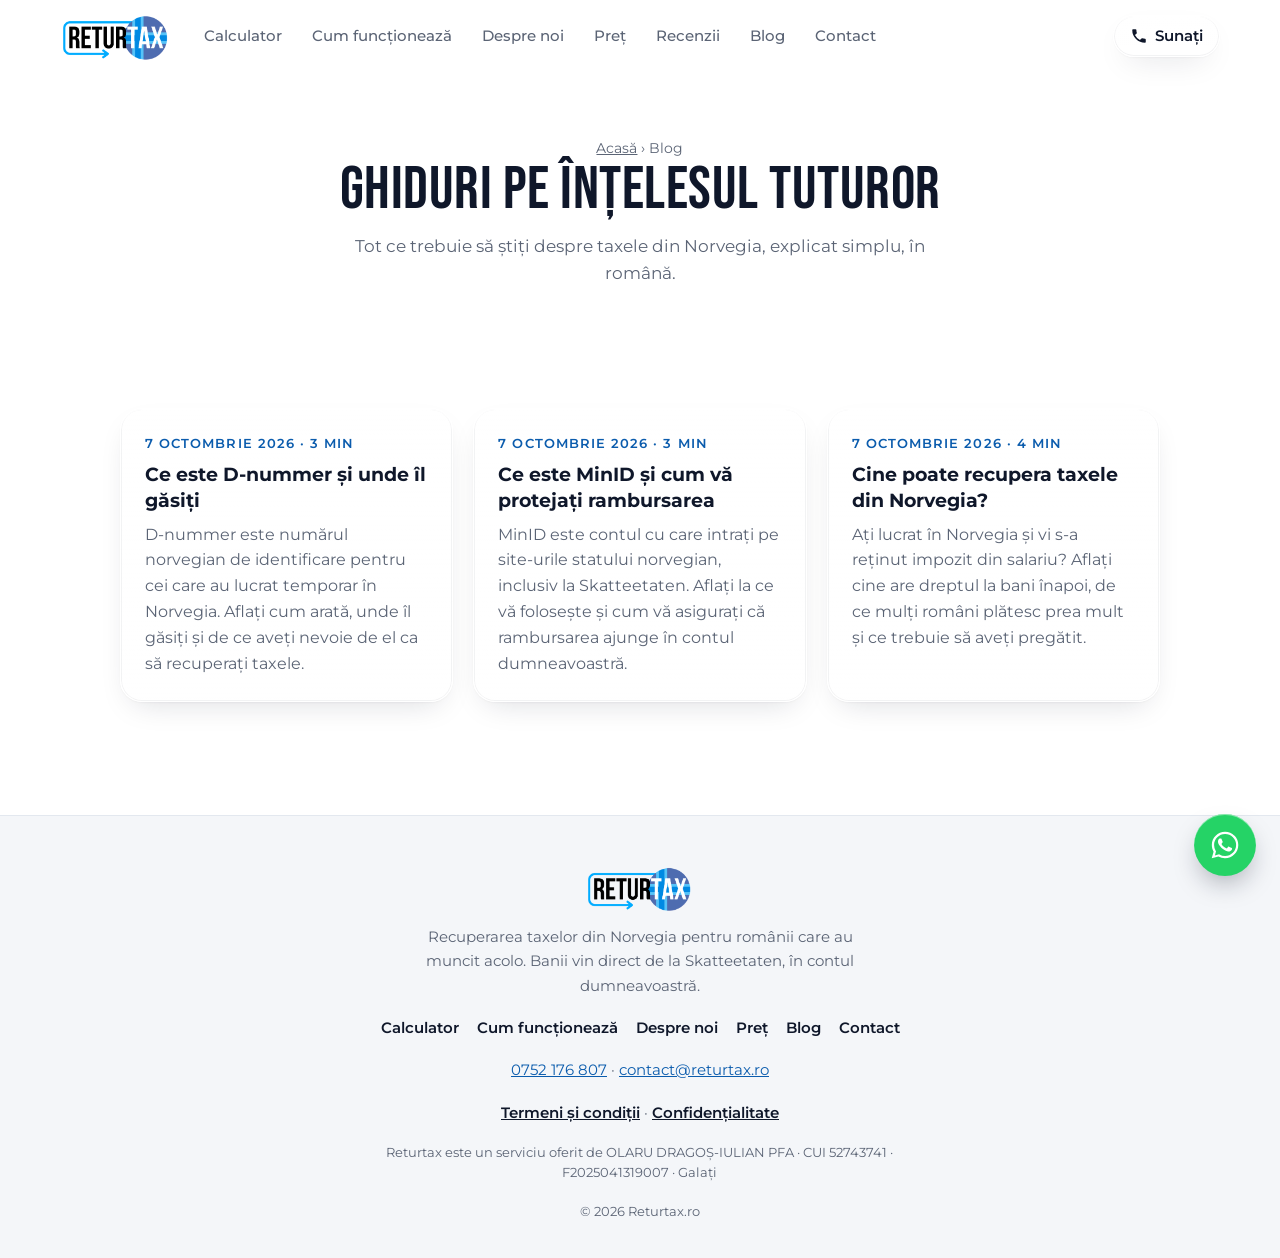
==== commit 334c76c9: "Termeni și condiții, politică de confidențialitate, datele firmei; fără „consultanță” - Pagini noi /" ====
--- a/blog/index.html
+++ b/blog/index.html
@@ -21,7 +21,7 @@
   <link rel="preconnect" href="https://fonts.googleapis.com">
   <link rel="preconnect" href="https://fonts.gstatic.com" crossorigin>
   <link href="https://fonts.googleapis.com/css2?family=Bebas+Neue&family=Montserrat:wght@400;500;600;700&display=swap" rel="stylesheet">
-  <link rel="stylesheet" href="/css/style.css?v=20261009174756">
+  <link rel="stylesheet" href="/css/style.css?v=20261009220207">
   <script type="application/ld+json">
 {
   "@context": "https://schema.org",
@@ -163,10 +163,12 @@
         <a href="/#contact">Contact</a>
       </nav>
       <p class="footer-contact"><a href="tel:+40752176807">0752 176 807</a> · <a href="mailto:contact@returtax.ro">contact@returtax.ro</a></p>
+      <p class="footer-legal"><a href="/termeni/">Termeni și condiții</a> · <a href="/confidentialitate/">Confidențialitate</a></p>
+      <p class="footer-company">Returtax este un serviciu oferit de OLARU DRAGOȘ-IULIAN PFA · CUI 52743741 · F2025041319007 · Galați</p>
       <p class="copy"><a href="/admin/" class="copy-link" rel="nofollow">©</a> <span class="year">2026</span> Returtax.ro</p>
     </div>
   </footer>
 
-  <script src="/js/site.js?v=20261009174756"></script>
+  <script src="/js/site.js?v=20261009220207"></script>
 </body>
 </html>
--- a/css/style.css
+++ b/css/style.css
@@ -471,9 +471,10 @@
 .path { padding: 18px; border-radius: 20px; }
 .path p { margin: 10px 0 0; font-size: .92rem; line-height: 1.6; }
 .path-title { margin: 0 !important; font-weight: 700; font-size: .95rem !important; display: flex; gap: 8px; align-items: center; }
-.path-bad { background: rgba(255, 255, 255, .04); box-shadow: inset 0 0 0 1px rgba(255, 255, 255, .08); color: #aab3c2; }
+.path-bad { background: rgba(239, 68, 68, .1); box-shadow: inset 0 0 0 1.5px rgba(248, 113, 113, .55); color: #e2e8f0; }
+.path-bad .path-title { color: #fff; }
 .path-bad .path-title span { color: #f87171; }
-.path-bad strong { color: #e2e8f0; }
+.path-bad strong { color: #fff; }
 .path-good { background: rgba(0, 168, 255, .1); box-shadow: inset 0 0 0 1.5px rgba(0, 168, 255, .55); color: #e2e8f0; }
 .path-good .path-title { color: #fff; }
 .path-good .path-title span { color: var(--blue); }
@@ -481,8 +482,8 @@
 
 .flow { display: flex; flex-wrap: wrap; align-items: center; gap: 6px; margin-top: 12px; }
 .flow-step { padding: 6px 12px; border-radius: 999px; font-size: .82rem; font-weight: 600; background: rgba(255, 255, 255, .08); color: #e2e8f0; }
-.path-bad .flow-step { color: #aab3c2; }
 .flow-you { background: var(--blue); color: var(--ink); }
+.flow-bad { background: #f87171; color: var(--ink); }
 .flow-arrow { flex: 0 0 auto; opacity: .6; }
 
 .promises { list-style: none; margin: 20px 0 0; padding: 18px 0 0; border-top: 1px solid rgba(255, 255, 255, .1); display: grid; gap: 10px; }
@@ -681,6 +682,10 @@
 .footer-nav { display: flex; flex-wrap: wrap; justify-content: center; gap: 6px 18px; }
 .footer-nav a { color: var(--ink); text-decoration: none; font-weight: 600; }
 .copy { font-size: .78rem; }
+.footer-legal a { color: var(--ink); font-weight: 600; }
+.footer-company { max-width: 40em; font-size: .78rem; line-height: 1.5; }
+.consent a, .note a { color: inherit; }
+.legal h2 { font-size: 1.2rem; }
 .copy-link { color: inherit; text-decoration: none; cursor: default; } /* intrarea discretă în panoul de admin */
 
 /* =========================================================
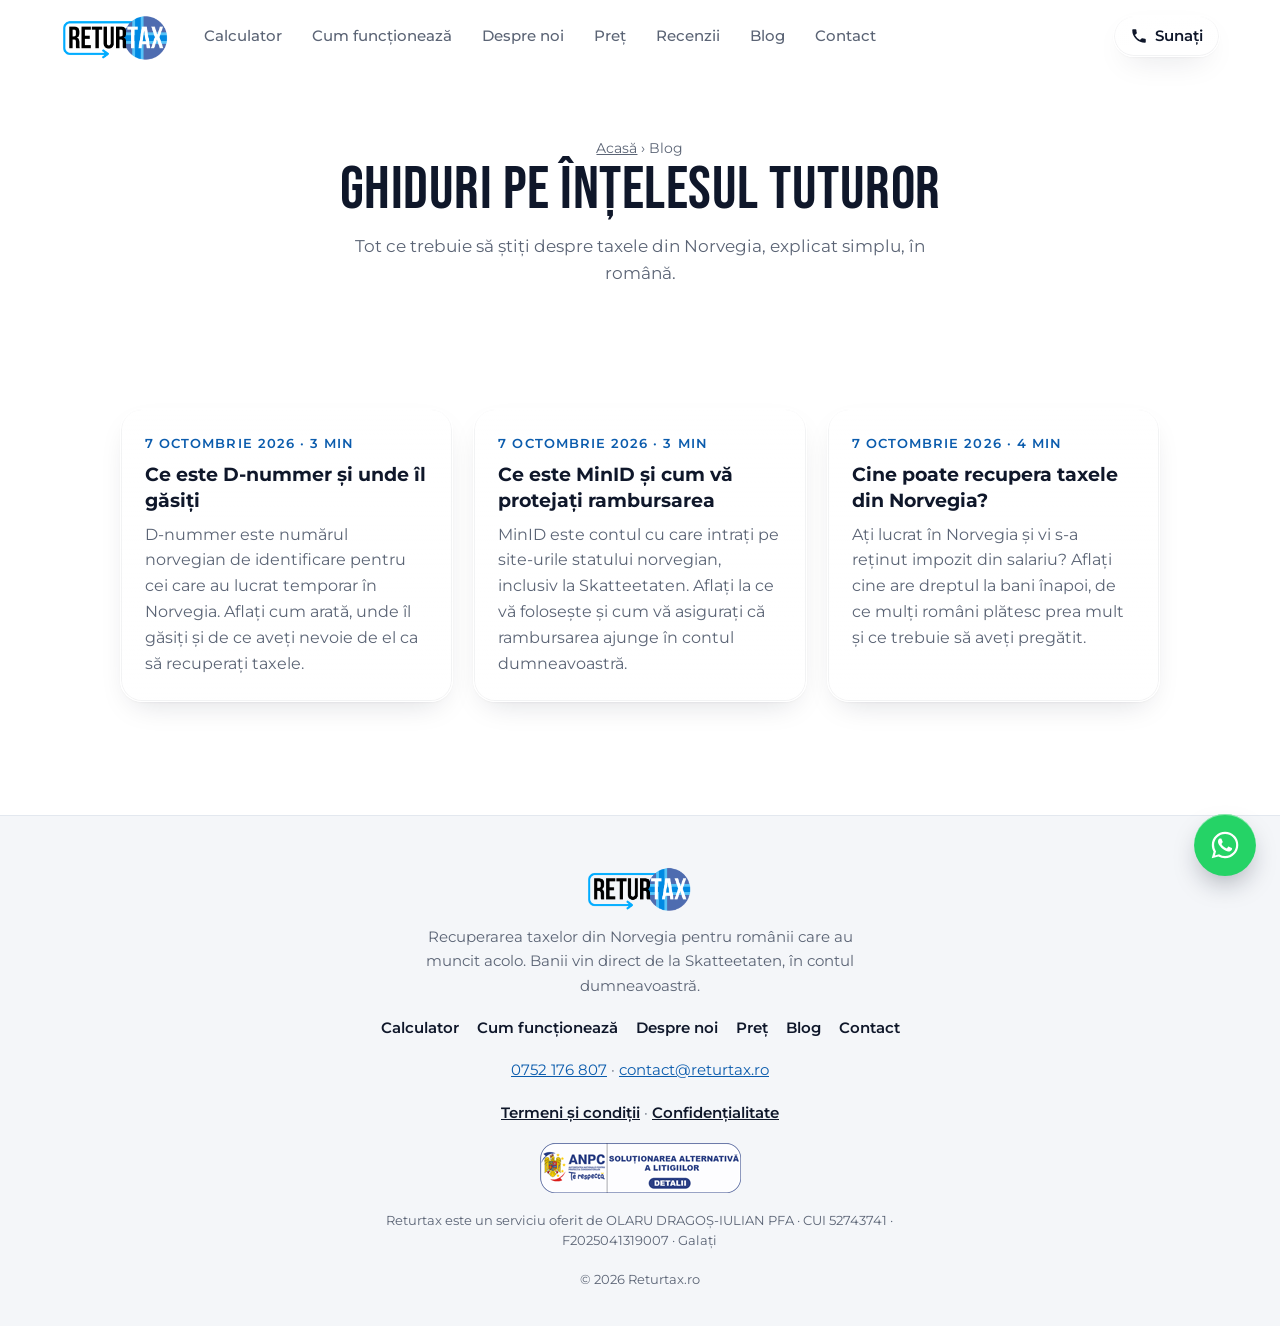
==== commit 4ea5b351: "Pictograma ANPC SAL în subsol; fără coduri CAEN; repară lățimea pe telefon - Textul de acord din for" ====
--- a/blog/index.html
+++ b/blog/index.html
@@ -21,7 +21,7 @@
   <link rel="preconnect" href="https://fonts.googleapis.com">
   <link rel="preconnect" href="https://fonts.gstatic.com" crossorigin>
   <link href="https://fonts.googleapis.com/css2?family=Bebas+Neue&family=Montserrat:wght@400;500;600;700&display=swap" rel="stylesheet">
-  <link rel="stylesheet" href="/css/style.css?v=20261009220207">
+  <link rel="stylesheet" href="/css/style.css?v=20261009221023">
   <script type="application/ld+json">
 {
   "@context": "https://schema.org",
@@ -164,11 +164,12 @@
       </nav>
       <p class="footer-contact"><a href="tel:+40752176807">0752 176 807</a> · <a href="mailto:contact@returtax.ro">contact@returtax.ro</a></p>
       <p class="footer-legal"><a href="/termeni/">Termeni și condiții</a> · <a href="/confidentialitate/">Confidențialitate</a></p>
+      <p class="footer-anpc"><a href="https://reclamatiisal.anpc.ro" target="_blank" rel="noopener nofollow"><img src="/assets/anpc-sal.png" width="201" height="50" alt="ANPC – Soluționarea alternativă a litigiilor" loading="lazy"></a></p>
       <p class="footer-company">Returtax este un serviciu oferit de OLARU DRAGOȘ-IULIAN PFA · CUI 52743741 · F2025041319007 · Galați</p>
       <p class="copy"><a href="/admin/" class="copy-link" rel="nofollow">©</a> <span class="year">2026</span> Returtax.ro</p>
     </div>
   </footer>
 
-  <script src="/js/site.js?v=20261009220207"></script>
+  <script src="/js/site.js?v=20261009221023"></script>
 </body>
 </html>
--- a/css/style.css
+++ b/css/style.css
@@ -684,7 +684,10 @@
 .copy { font-size: .78rem; }
 .footer-legal a { color: var(--ink); font-weight: 600; }
 .footer-company { max-width: 40em; font-size: .78rem; line-height: 1.5; }
+.footer-anpc { margin: 4px 0; }
+.footer-anpc img { display: inline-block; vertical-align: middle; height: 50px; width: auto; }
 .consent a, .note a { color: inherit; }
+.consent span { min-width: 0; }
 .legal h2 { font-size: 1.2rem; }
 .copy-link { color: inherit; text-decoration: none; cursor: default; } /* intrarea discretă în panoul de admin */
 
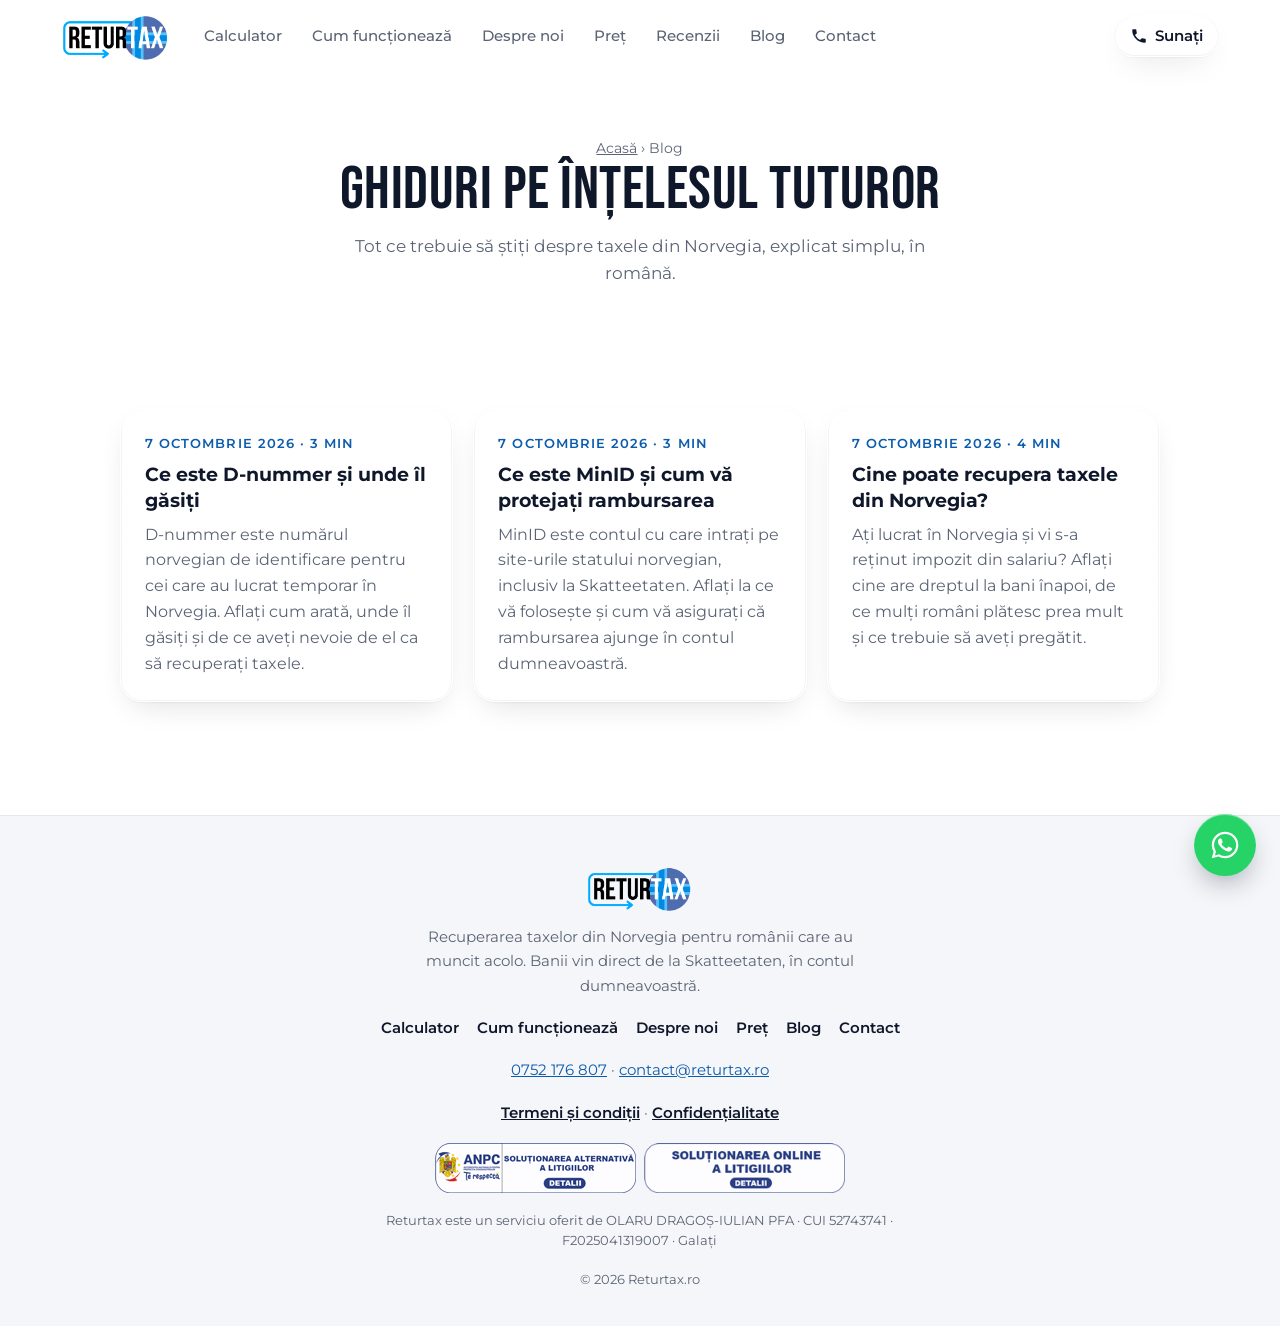
==== commit 2688fcfa: "Pictograma SOL lângă SAL în subsol Imaginea oficială ANPC (din arhiva anpc.ro), cu linkul clasic ec." ====
--- a/blog/index.html
+++ b/blog/index.html
@@ -21,7 +21,7 @@
   <link rel="preconnect" href="https://fonts.googleapis.com">
   <link rel="preconnect" href="https://fonts.gstatic.com" crossorigin>
   <link href="https://fonts.googleapis.com/css2?family=Bebas+Neue&family=Montserrat:wght@400;500;600;700&display=swap" rel="stylesheet">
-  <link rel="stylesheet" href="/css/style.css?v=20261009221023">
+  <link rel="stylesheet" href="/css/style.css?v=20261009221401">
   <script type="application/ld+json">
 {
   "@context": "https://schema.org",
@@ -164,12 +164,12 @@
       </nav>
       <p class="footer-contact"><a href="tel:+40752176807">0752 176 807</a> · <a href="mailto:contact@returtax.ro">contact@returtax.ro</a></p>
       <p class="footer-legal"><a href="/termeni/">Termeni și condiții</a> · <a href="/confidentialitate/">Confidențialitate</a></p>
-      <p class="footer-anpc"><a href="https://reclamatiisal.anpc.ro" target="_blank" rel="noopener nofollow"><img src="/assets/anpc-sal.png" width="201" height="50" alt="ANPC – Soluționarea alternativă a litigiilor" loading="lazy"></a></p>
+      <p class="footer-anpc"><a href="https://reclamatiisal.anpc.ro" target="_blank" rel="noopener nofollow"><img src="/assets/anpc-sal.png" width="201" height="50" alt="ANPC – Soluționarea alternativă a litigiilor" loading="lazy"></a> <a href="https://ec.europa.eu/consumers/odr" target="_blank" rel="noopener nofollow"><img src="/assets/anpc-sol.png" width="202" height="50" alt="Soluționarea online a litigiilor" loading="lazy"></a></p>
       <p class="footer-company">Returtax este un serviciu oferit de OLARU DRAGOȘ-IULIAN PFA · CUI 52743741 · F2025041319007 · Galați</p>
       <p class="copy"><a href="/admin/" class="copy-link" rel="nofollow">©</a> <span class="year">2026</span> Returtax.ro</p>
     </div>
   </footer>
 
-  <script src="/js/site.js?v=20261009221023"></script>
+  <script src="/js/site.js?v=20261009221401"></script>
 </body>
 </html>
--- a/css/style.css
+++ b/css/style.css
@@ -684,7 +684,7 @@
 .copy { font-size: .78rem; }
 .footer-legal a { color: var(--ink); font-weight: 600; }
 .footer-company { max-width: 40em; font-size: .78rem; line-height: 1.5; }
-.footer-anpc { margin: 4px 0; }
+.footer-anpc { margin: 4px 0; display: flex; flex-wrap: wrap; justify-content: center; gap: 8px; }
 .footer-anpc img { display: inline-block; vertical-align: middle; height: 50px; width: auto; }
 .consent a, .note a { color: inherit; }
 .consent span { min-width: 0; }
